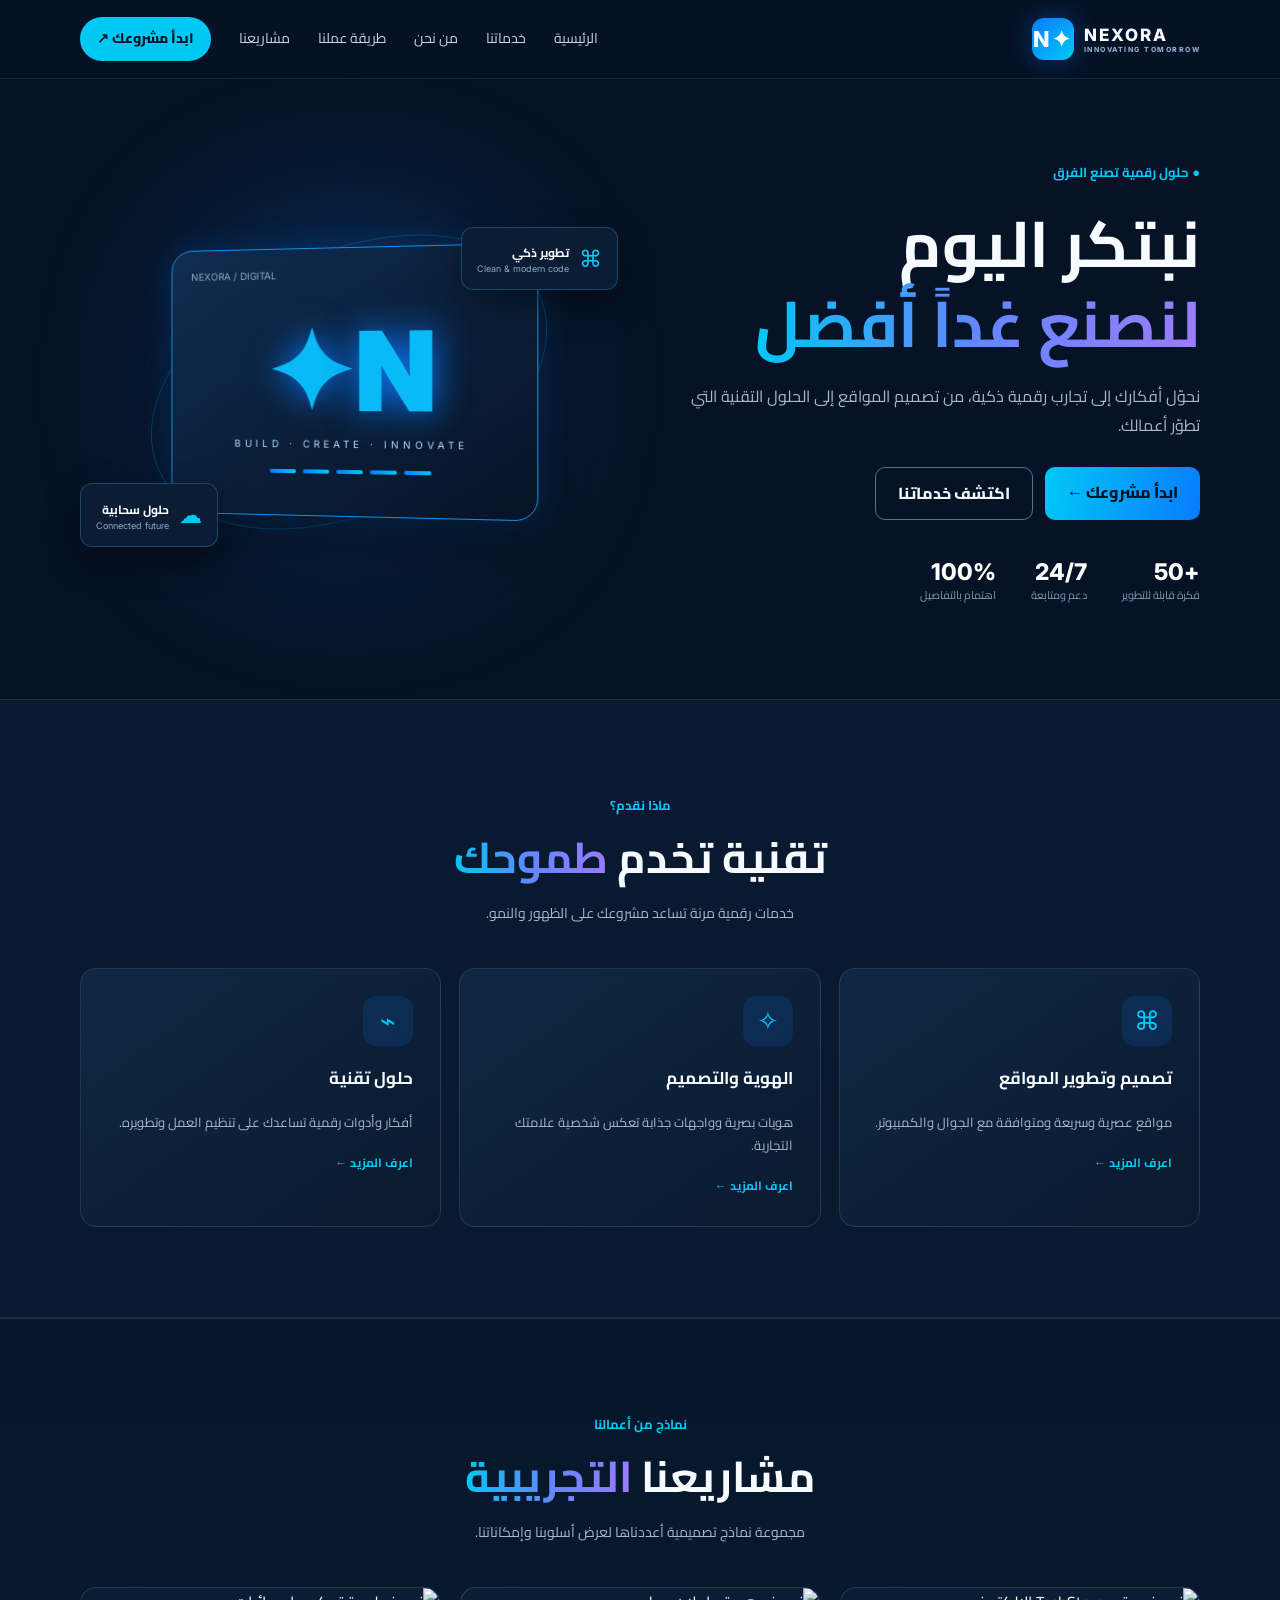
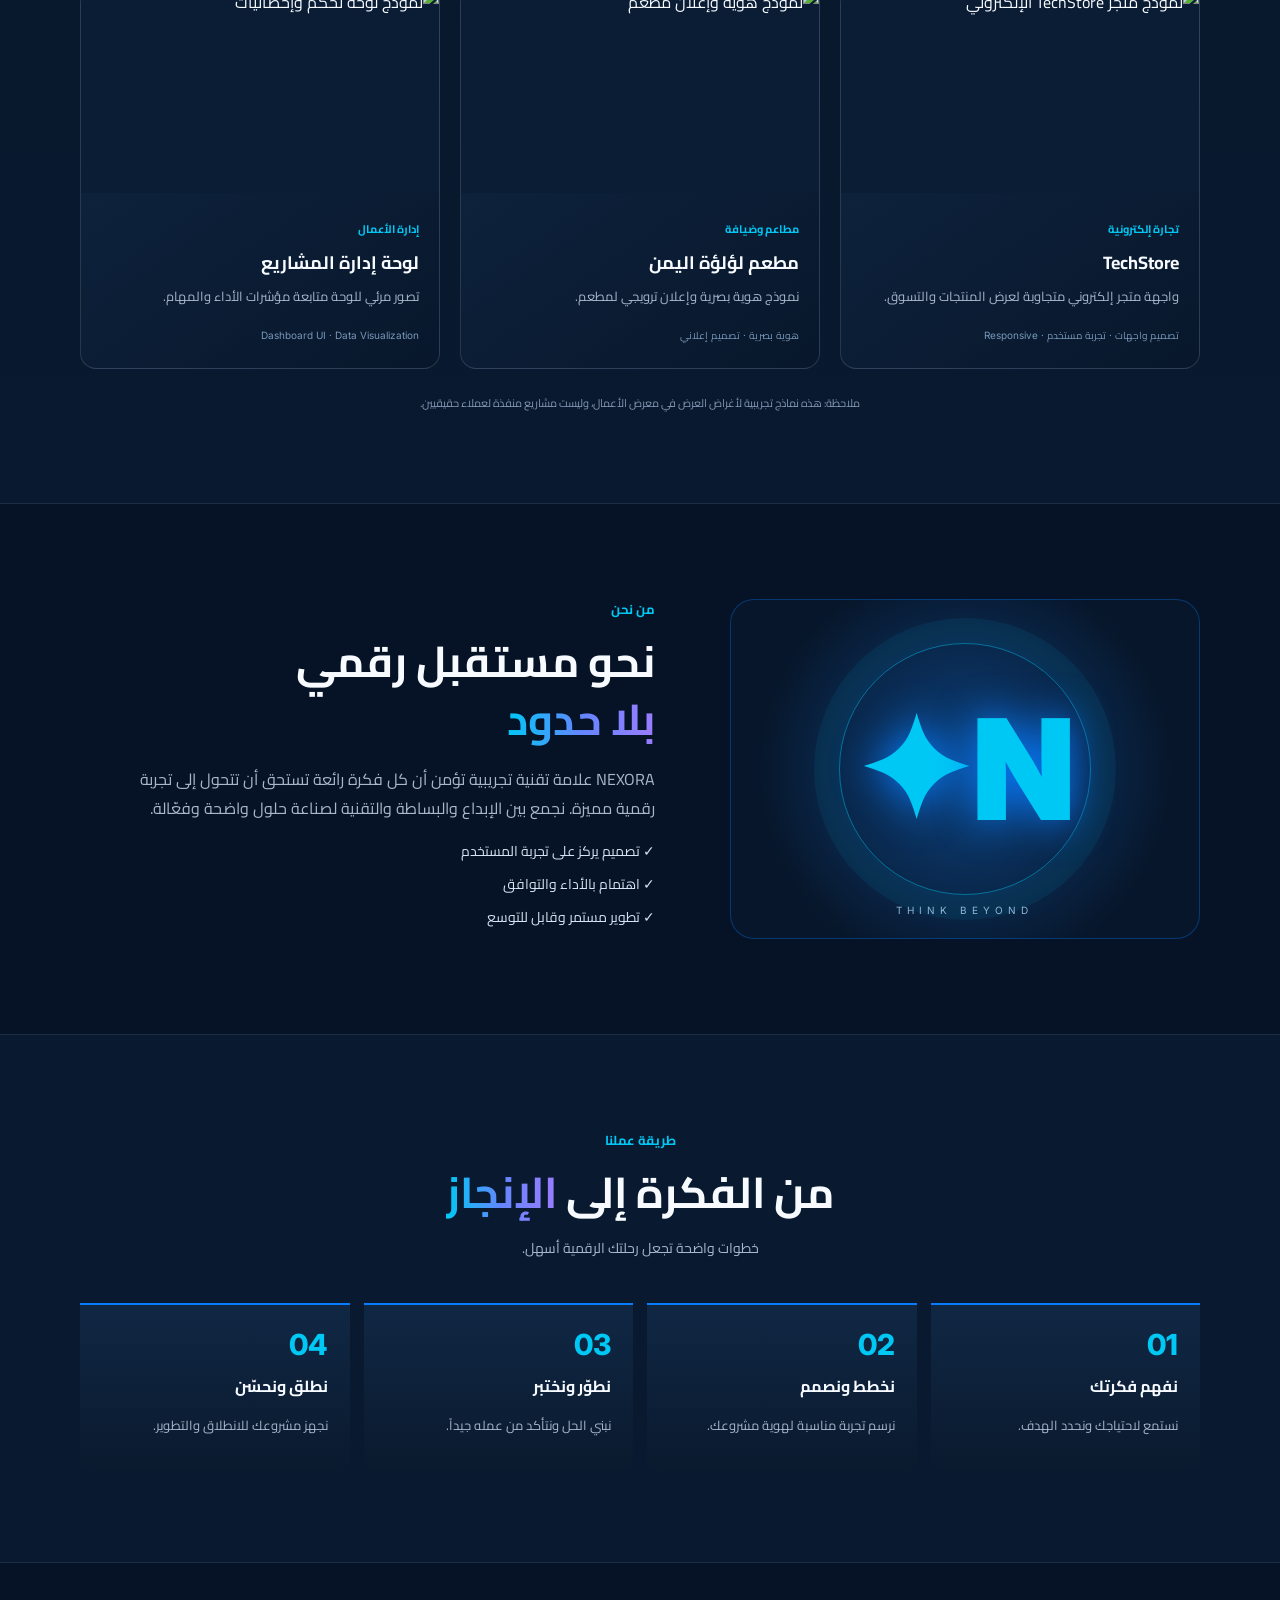
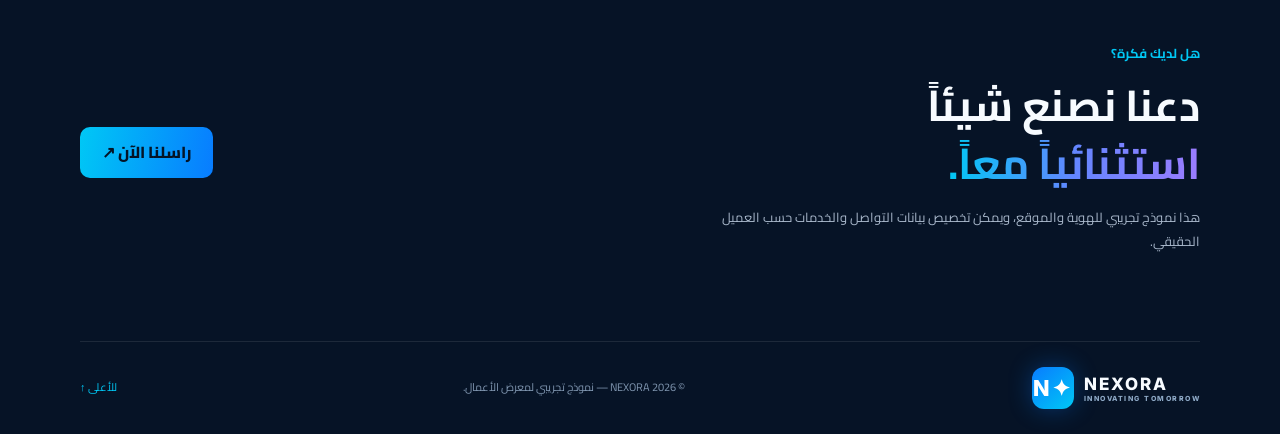
==== index.html @ 6cb93025 "Add files via upload" ====
<!doctype html>
<html lang="ar" dir="rtl">
<head>
<meta charset="utf-8"><meta name="viewport" content="width=device-width, initial-scale=1">
<meta name="description" content="NEXORA حلول تقنية ذكية لتطوير أعمالك">
<title>NEXORA | نبتكر اليوم لنصنع غداً أفضل</title>
<link rel="preconnect" href="https://fonts.googleapis.com">
<link href="https://fonts.googleapis.com/css2?family=Cairo:wght@400;600;700;800&family=Inter:wght@600;700;800&display=swap" rel="stylesheet">
<link rel="stylesheet" href="style.css">
</head>
<body>
<header><nav class="wrap nav">
<a class="brand" href="#home"><span class="mark">N✦</span><span>NEXORA<small>INNOVATING TOMORROW</small></span></a>
<button id="menu" aria-label="فتح القائمة">☰</button>
<div class="links" id="links"><a href="#home">الرئيسية</a><a href="#services">خدماتنا</a><a href="#about">من نحن</a><a href="#work">طريقة عملنا</a><a href="#projects">مشاريعنا</a><a class="navbtn" href="#contact">ابدأ مشروعك ↗</a></div>
</nav></header>
<main>
<section class="hero wrap" id="home">
<div><label>● حلول رقمية تصنع الفرق</label><h1>نبتكر اليوم<br><em>لنصنع غداً أفضل</em></h1>
<p>نحوّل أفكارك إلى تجارب رقمية ذكية، من تصميم المواقع إلى الحلول التقنية التي تطوّر أعمالك.</p>
<div class="actions"><a class="btn" href="#contact">ابدأ مشروعك ←</a><a class="btn ghost" href="#services">اكتشف خدماتنا</a></div>
<div class="stats"><div><b>+50</b><small>فكرة قابلة للتطوير</small></div><div><b>24/7</b><small>دعم ومتابعة</small></div><div><b>100%</b><small>اهتمام بالتفاصيل</small></div></div></div>
<div class="visual"><div class="glow"></div><div class="orbit"></div><div class="screen"><div class="dots">● ● ● <span>NEXORA / DIGITAL</span></div><div class="bigN">N✦</div><div class="tagline">BUILD · CREATE · INNOVATE</div><div class="bars"><i></i><i></i><i></i><i></i><i></i></div></div><div class="float one">⌘ <span><b>تطوير ذكي</b><small>Clean & modern code</small></span></div><div class="float two">☁ <span><b>حلول سحابية</b><small>Connected future</small></span></div></div>
</section>
<section class="section alt" id="services"><div class="wrap"><div class="heading"><label>ماذا نقدم؟</label><h2>تقنية تخدم <em>طموحك</em></h2><p>خدمات رقمية مرنة تساعد مشروعك على الظهور والنمو.</p></div>
<div class="cards"><article><i>⌘</i><h3>تصميم وتطوير المواقع</h3><p>مواقع عصرية وسريعة ومتوافقة مع الجوال والكمبيوتر.</p><a href="#contact">اعرف المزيد ←</a></article><article><i>✧</i><h3>الهوية والتصميم</h3><p>هويات بصرية وواجهات جذابة تعكس شخصية علامتك التجارية.</p><a href="#contact">اعرف المزيد ←</a></article><article><i>⌁</i><h3>حلول تقنية</h3><p>أفكار وأدوات رقمية تساعدك على تنظيم العمل وتطويره.</p><a href="#contact">اعرف المزيد ←</a></article></div></div></section>

<section class="section portfolio" id="projects">
  <div class="wrap">
    <div class="heading">
      <label>نماذج من أعمالنا</label>
      <h2>مشاريعنا <em>التجريبية</em></h2>
      <p>مجموعة نماذج تصميمية أعددناها لعرض أسلوبنا وإمكاناتنا.</p>
    </div>
    <div class="project-grid">
      <article class="project-card">
        <img src="images/techstore.png" alt="نموذج متجر TechStore الإلكتروني">
        <div class="project-info"><span>تجارة إلكترونية</span><h3>TechStore</h3><p>واجهة متجر إلكتروني متجاوبة لعرض المنتجات والتسوق.</p><small>تصميم واجهات · تجربة مستخدم · Responsive</small></div>
      </article>
      <article class="project-card">
        <img src="images/restaurant.png" alt="نموذج هوية وإعلان مطعم">
        <div class="project-info"><span>مطاعم وضيافة</span><h3>مطعم لؤلؤة اليمن</h3><p>نموذج هوية بصرية وإعلان ترويجي لمطعم.</p><small>هوية بصرية · تصميم إعلاني</small></div>
      </article>
      <article class="project-card">
        <img src="images/dashboard.png" alt="نموذج لوحة تحكم وإحصائيات">
        <div class="project-info"><span>إدارة الأعمال</span><h3>لوحة إدارة المشاريع</h3><p>تصور مرئي للوحة متابعة مؤشرات الأداء والمهام.</p><small>Dashboard UI · Data Visualization</small></div>
      </article>
    </div>
    <p class="portfolio-note">ملاحظة: هذه نماذج تجريبية لأغراض العرض في معرض الأعمال، وليست مشاريع منفذة لعملاء حقيقيين.</p>
  </div>
</section>

<section class="section wrap about" id="about"><div class="emblem"><div>N✦</div><small>THINK BEYOND</small></div><div><label>من نحن</label><h2>نحو مستقبل رقمي<br><em>بلا حدود</em></h2><p>NEXORA علامة تقنية تجريبية تؤمن أن كل فكرة رائعة تستحق أن تتحول إلى تجربة رقمية مميزة. نجمع بين الإبداع والبساطة والتقنية لصناعة حلول واضحة وفعّالة.</p><ul><li>✓ تصميم يركز على تجربة المستخدم</li><li>✓ اهتمام بالأداء والتوافق</li><li>✓ تطوير مستمر وقابل للتوسع</li></ul></div></section>
<section class="section alt" id="work"><div class="wrap"><div class="heading"><label>طريقة عملنا</label><h2>من الفكرة إلى <em>الإنجاز</em></h2><p>خطوات واضحة تجعل رحلتك الرقمية أسهل.</p></div><div class="steps"><div><b>01</b><h3>نفهم فكرتك</h3><p>نستمع لاحتياجك ونحدد الهدف.</p></div><div><b>02</b><h3>نخطط ونصمم</h3><p>نرسم تجربة مناسبة لهوية مشروعك.</p></div><div><b>03</b><h3>نطوّر ونختبر</h3><p>نبني الحل ونتأكد من عمله جيداً.</p></div><div><b>04</b><h3>نطلق ونحسّن</h3><p>نجهز مشروعك للانطلاق والتطوير.</p></div></div></div></section>
<section class="wrap contact section" id="contact"><div><label>هل لديك فكرة؟</label><h2>دعنا نصنع شيئاً<br><em>استثنائياً معاً.</em></h2><p>هذا نموذج تجريبي للهوية والموقع، ويمكن تخصيص بيانات التواصل والخدمات حسب العميل الحقيقي.</p></div><a class="btn" href="mailto:hello@nexora.example">راسلنا الآن ↗</a></section>
</main>
<footer><div class="wrap foot"><a class="brand" href="#home"><span class="mark">N✦</span><span>NEXORA<small>INNOVATING TOMORROW</small></span></a><p>© 2026 NEXORA — نموذج تجريبي لمعرض الأعمال.</p><a href="#home">للأعلى ↑</a></div></footer>
<script>
const menu=document.getElementById('menu'), links=document.getElementById('links');
menu.addEventListener('click',()=>{links.classList.toggle('open');menu.setAttribute('aria-expanded',links.classList.contains('open'));});
links.querySelectorAll('a').forEach(a=>a.addEventListener('click',()=>links.classList.remove('open')));
</script>
</body></html>
---- style.css ----
*{box-sizing:border-box} :root{--bg:#061326;--panel:#0b1d35;--cyan:#00c8f5;--blue:#087cff;--muted:#a8b7ca}html{scroll-behavior:smooth}body{margin:0;background:var(--bg);color:#f7fbff;font-family:Cairo,Arial,sans-serif;line-height:1.8}a{text-decoration:none;color:inherit}.wrap{width:min(1120px,calc(100% - 36px));margin:auto}header{position:sticky;top:0;z-index:9;background:#061326eF;border-bottom:1px solid #ffffff18;backdrop-filter:blur(12px)}.nav{height:78px;display:flex;align-items:center;justify-content:space-between}.brand{display:flex;align-items:center;gap:10px;direction:ltr;font:800 17px Inter,sans-serif;letter-spacing:2px}.brand small{display:block;font-size:7px;color:#8da8c5;letter-spacing:1.5px}.mark{display:grid;place-items:center;width:42px;height:42px;border-radius:12px;background:linear-gradient(140deg,var(--blue),var(--cyan));font-size:22px;color:white;box-shadow:0 0 24px #087cff55}.links{display:flex;align-items:center;gap:28px;font-size:14px;color:#c8d5e4}.links a:hover{color:var(--cyan)}.navbtn{background:var(--cyan);color:#041426!important;padding:9px 17px;border-radius:25px;font-weight:800}button#menu{display:none}.hero{min-height:620px;display:grid;grid-template-columns:1fr 1fr;align-items:center;gap:45px;padding-top:55px;padding-bottom:70px}.hero label,label{color:var(--cyan);font-size:13px;font-weight:700}.hero h1{font-size:clamp(42px,5vw,64px);line-height:1.25;margin:18px 0}.hero h1 em,h2 em{font-style:normal;background:linear-gradient(90deg,var(--cyan),#6386ff,#9b7cff);color:transparent;background-clip:text}.hero p,.about p,.contact p{color:var(--muted);max-width:520px}.actions{display:flex;gap:12px;margin:28px 0 38px;flex-wrap:wrap}.btn{display:inline-block;padding:11px 22px;border-radius:10px;background:linear-gradient(100deg,var(--cyan),var(--blue));color:#041426;font-weight:800}.ghost{background:transparent;border:1px solid #56718f;color:#eef7ff}.stats{display:flex;gap:35px}.stats div{display:flex;flex-direction:column}.stats b{font:800 23px Inter;color:white}.stats small{font-size:11px;color:#8298b3}.visual{height:420px;display:grid;place-items:center;position:relative}.glow{position:absolute;width:280px;height:280px;border-radius:50%;background:#087cff66;filter:blur(85px)}.orbit{position:absolute;width:420px;height:260px;border:1px solid #00c8f544;border-radius:50%;transform:rotate(-25deg)}.screen{position:relative;width:min(370px,90%);height:270px;border:1px solid #168ee8;border-radius:22px;background:linear-gradient(145deg,#102c50,#061326);box-shadow:0 25px 80px #0008,0 0 35px #087cff44;padding:20px;transform:perspective(800px) rotateY(-8deg)}.dots{font:10px Inter;color:var(--cyan)}.dots span{float:left;color:#8da8c5}.bigN{text-align:center;font:900 110px Inter;color:#08baf5;text-shadow:0 0 35px #087cff;margin-top:24px}.tagline{text-align:center;font:10px Inter;letter-spacing:4px;color:#b8d8f4}.bars{display:flex;justify-content:center;gap:7px;margin-top:20px}.bars i{width:27px;height:4px;border-radius:5px;background:linear-gradient(90deg,var(--blue),var(--cyan))}.float{position:absolute;display:flex;align-items:center;gap:10px;padding:10px 15px;border:1px solid #3175a777;border-radius:12px;background:#0b1d35;box-shadow:0 15px 35px #0006;color:var(--cyan);font-size:23px}.float span{display:flex;flex-direction:column;color:white;font-size:12px}.float small{font:9px Inter;color:#8da8c5}.one{top:55px;right:0}.two{bottom:45px;left:0}.section{padding:90px 0}.alt{background:#091a30;border-block:1px solid #ffffff16}.heading{text-align:center;margin-bottom:42px}.heading h2,.about h2,.contact h2{font-size:clamp(30px,4vw,43px);line-height:1.35;margin:10px 0}.heading p{color:var(--muted);font-size:14px}.cards{display:grid;grid-template-columns:repeat(3,1fr);gap:18px}.cards article{padding:27px;border:1px solid #ffffff1c;border-radius:16px;background:linear-gradient(145deg,#102744,#0a1a2e);transition:.2s}.cards article:hover{transform:translateY(-6px);border-color:#087cff88}.cards i{font-style:normal;display:grid;place-items:center;width:50px;height:50px;border-radius:13px;background:#087cff22;color:var(--cyan);font-size:26px}.cards h3{font-size:17px}.cards p,.steps p{color:var(--muted);font-size:13px}.cards a{color:var(--cyan);font-size:12px;font-weight:bold}.about{display:grid;grid-template-columns:.9fr 1.1fr;gap:75px;align-items:center}.emblem{height:340px;border:1px solid #087cff55;border-radius:24px;background:radial-gradient(circle,#0d4380,#07162a 72%);display:grid;place-items:center;position:relative}.emblem:before{content:"";position:absolute;width:250px;height:250px;border:1px solid #00c8f577;border-radius:50%;box-shadow:0 0 0 25px #00c8f511}.emblem div{font:900 140px Inter;color:var(--cyan);text-shadow:0 0 40px var(--blue);z-index:1}.emblem small{position:absolute;bottom:22px;font:10px Inter;letter-spacing:5px;color:#8eb6d9}.about ul{list-style:none;padding:0;color:#d5e4f4;font-size:14px}.about li{margin:8px 0}.steps{display:grid;grid-template-columns:repeat(4,1fr);gap:14px}.steps div{padding:22px;border-top:2px solid var(--blue);background:linear-gradient(#102744,#0a1a2e);border-radius:0 0 12px 12px}.steps b{font:800 29px Inter;color:var(--cyan)}.steps h3{font-size:16px;margin:8px 0}.contact{display:flex;align-items:center;justify-content:space-between;gap:25px;padding-block:75px}.contact p{font-size:13px}.foot{display:flex;align-items:center;justify-content:space-between;gap:18px;padding-block:25px;border-top:1px solid #ffffff18}.foot p,.foot>a:last-child{font-size:11px;color:#8197b1;margin:0}.foot>a:last-child{color:var(--cyan)}@media(max-width:760px){.links{gap:15px}.hero{gap:15px}.about{gap:30px}}@media(max-width:640px){.nav{height:68px}button#menu{display:block;background:none;border:0;color:white;font-size:25px}.links{display:none;position:absolute;top:68px;right:14px;left:14px;padding:16px;background:#0b1d35;border:1px solid #ffffff22;border-radius:13px;flex-direction:column;align-items:stretch;gap:10px}.links.open{display:flex}.links a{padding:6px}.navbtn{text-align:center}.hero{grid-template-columns:1fr;text-align:center;padding-top:45px}.hero p{margin-inline:auto}.actions,.stats{justify-content:center}.stats{gap:20px}.visual{height:350px}.screen{height:240px}.bigN{font-size:95px}.one{top:22px}.two{bottom:25px}.section{padding:65px 0}.cards{grid-template-columns:1fr}.about{grid-template-columns:1fr;gap:30px}.emblem{height:270px}.emblem div{font-size:115px}.steps{grid-template-columns:1fr 1fr}.contact{display:block}.contact .btn{margin-top:15px}.foot{flex-wrap:wrap}.foot p{order:3;width:100%}}@media(max-width:370px){.steps{grid-template-columns:1fr}.stats{gap:12px}}
/* Portfolio gallery */
.portfolio{background:linear-gradient(180deg,#07172b,#091a30);border-block:1px solid #ffffff18}
.project-grid{display:grid;grid-template-columns:repeat(3,1fr);gap:20px}
.project-card{overflow:hidden;border:1px solid #ffffff22;border-radius:16px;background:linear-gradient(145deg,#102744,#08172b);transition:.25s}
.project-card:hover{transform:translateY(-6px);border-color:#00c8f588;box-shadow:0 16px 40px #0005}
.project-card img{display:block;width:100%;height:205px;object-fit:cover;background:#0b1d35}
.project-info{padding:20px}
.project-info span{display:inline-block;color:#00c8f5;font-size:11px;font-weight:700;margin-bottom:5px}
.project-info h3{font-size:18px;margin:2px 0 6px}
.project-info p{font-size:13px;color:#a8b7ca;margin:0 0 10px}
.project-info small{font:10px Inter,Cairo,sans-serif;color:#7898b9}
.portfolio-note{text-align:center;color:#8298b3;font-size:11px;margin:25px 0 0}
@media(max-width:640px){.project-grid{grid-template-columns:1fr}.project-card img{height:220px}}
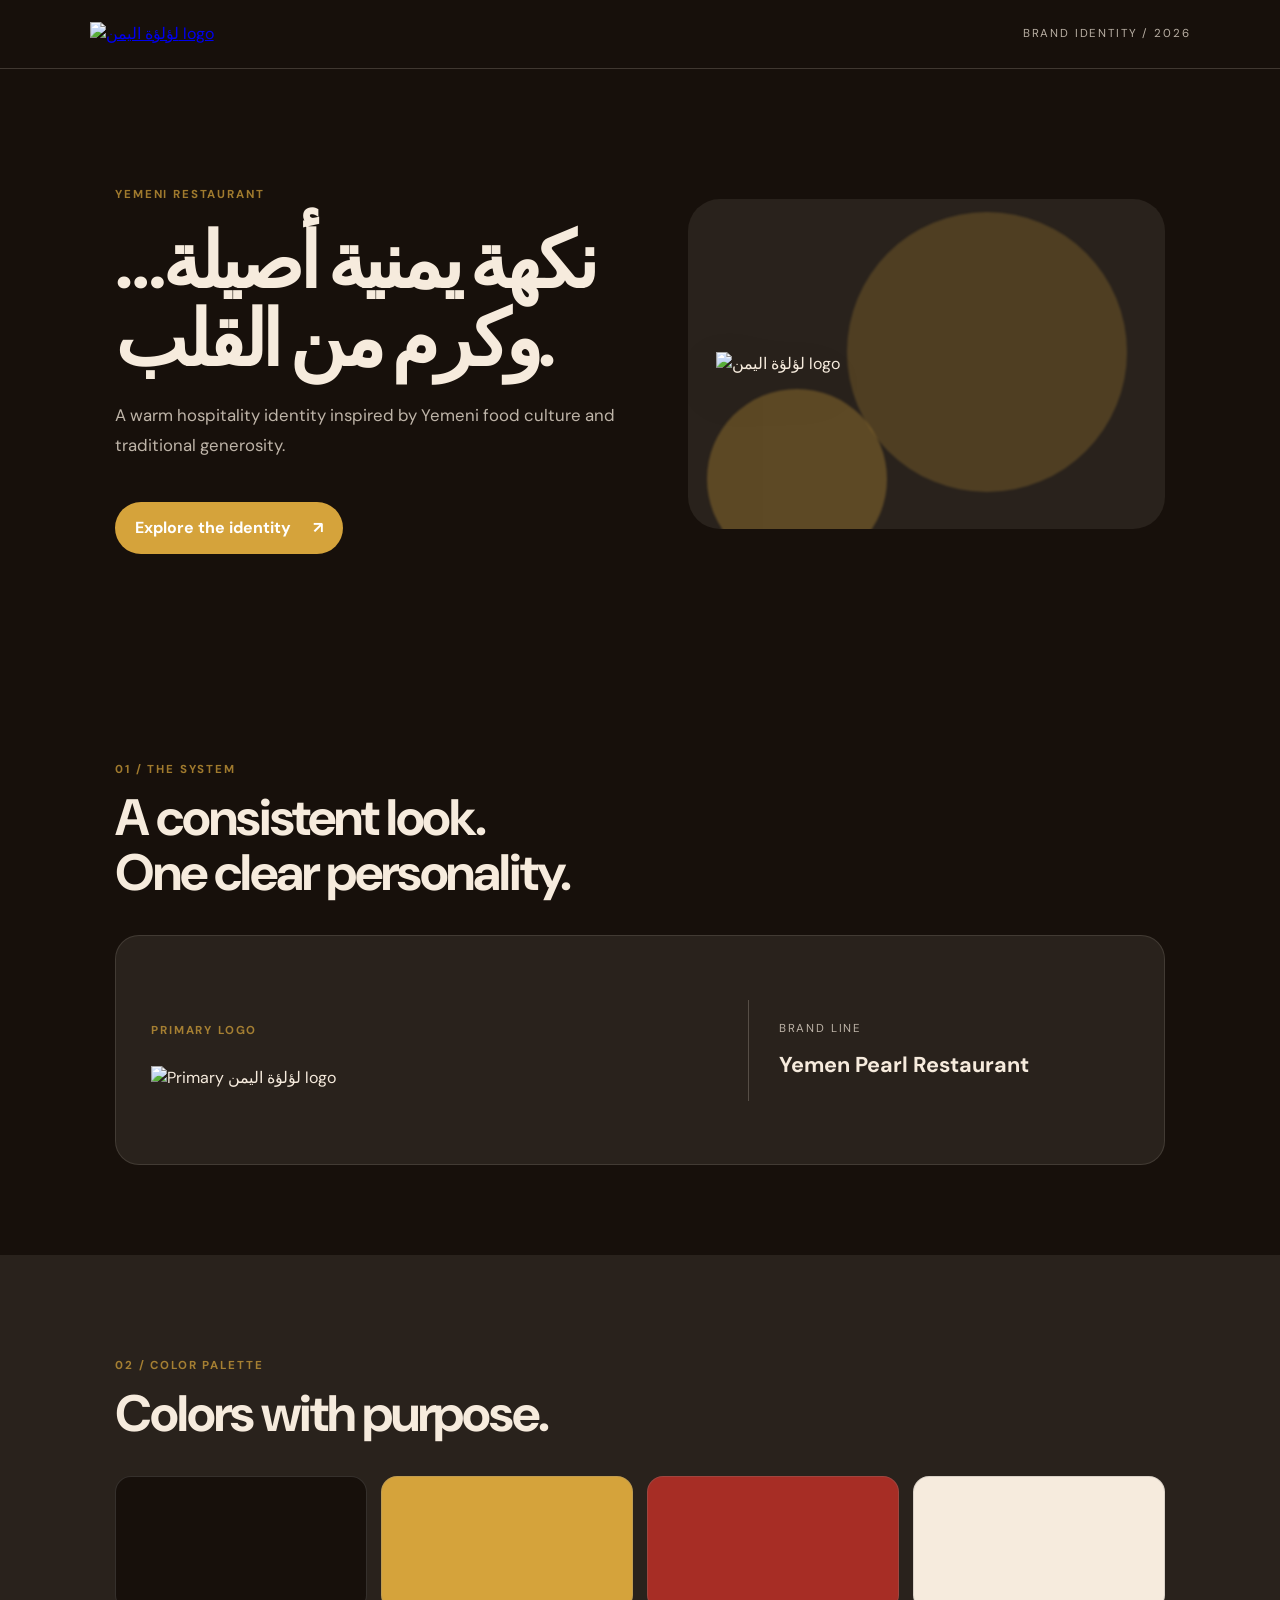
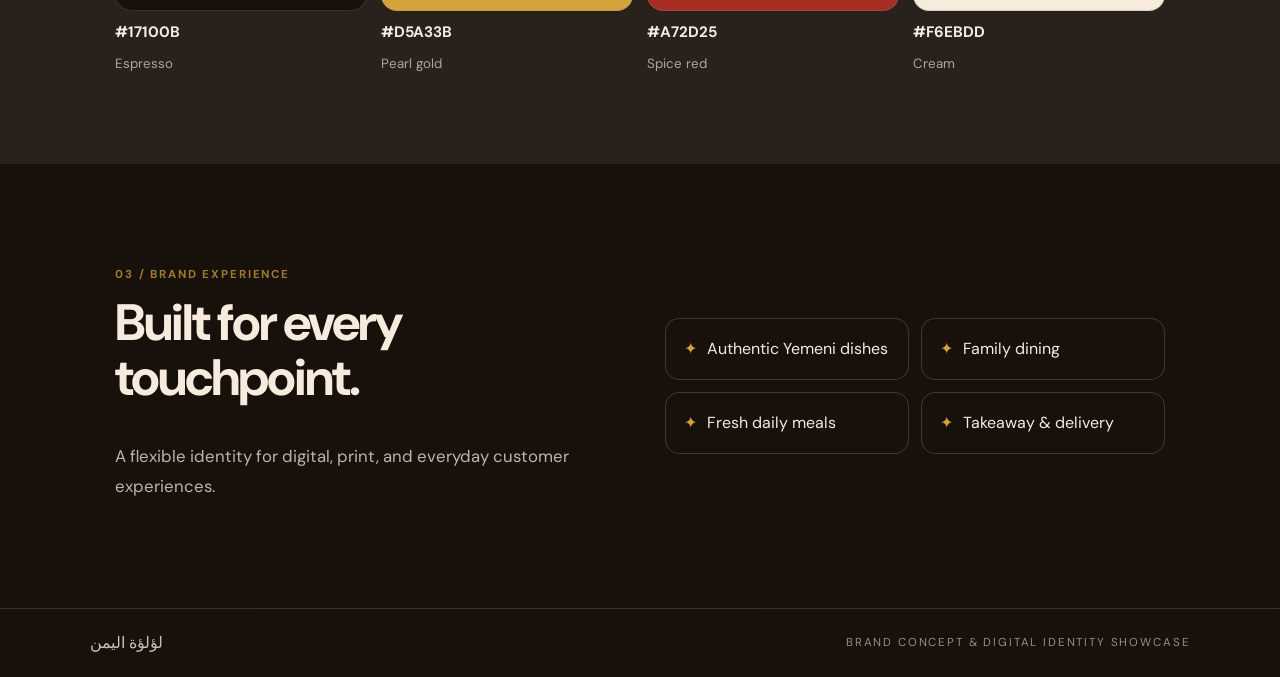
==== commit f0f5f6c2: "Add files via upload" ====
--- a/index.html
+++ b/index.html
@@ -1,63 +1,43 @@
 <!doctype html>
-<html lang="ar" dir="rtl">
+<html lang="en">
 <head>
-<meta charset="utf-8"><meta name="viewport" content="width=device-width, initial-scale=1">
-<meta name="description" content="NEXORA حلول تقنية ذكية لتطوير أعمالك">
-<title>NEXORA | نبتكر اليوم لنصنع غداً أفضل</title>
-<link rel="preconnect" href="https://fonts.googleapis.com">
-<link href="https://fonts.googleapis.com/css2?family=Cairo:wght@400;600;700;800&family=Inter:wght@600;700;800&display=swap" rel="stylesheet">
-<link rel="stylesheet" href="style.css">
+  <meta charset="utf-8">
+  <meta name="viewport" content="width=device-width, initial-scale=1">
+  <meta name="description" content="A warm hospitality identity inspired by Yemeni food culture and traditional generosity.">
+  <title>لؤلؤة اليمن — Brand Identity</title>
+  <link rel="stylesheet" href="style.css">
 </head>
 <body>
-<header><nav class="wrap nav">
-<a class="brand" href="#home"><span class="mark">N✦</span><span>NEXORA<small>INNOVATING TOMORROW</small></span></a>
-<button id="menu" aria-label="فتح القائمة">☰</button>
-<div class="links" id="links"><a href="#home">الرئيسية</a><a href="#services">خدماتنا</a><a href="#about">من نحن</a><a href="#work">طريقة عملنا</a><a href="#projects">مشاريعنا</a><a class="navbtn" href="#contact">ابدأ مشروعك ↗</a></div>
-</nav></header>
-<main>
-<section class="hero wrap" id="home">
-<div><label>● حلول رقمية تصنع الفرق</label><h1>نبتكر اليوم<br><em>لنصنع غداً أفضل</em></h1>
-<p>نحوّل أفكارك إلى تجارب رقمية ذكية، من تصميم المواقع إلى الحلول التقنية التي تطوّر أعمالك.</p>
-<div class="actions"><a class="btn" href="#contact">ابدأ مشروعك ←</a><a class="btn ghost" href="#services">اكتشف خدماتنا</a></div>
-<div class="stats"><div><b>+50</b><small>فكرة قابلة للتطوير</small></div><div><b>24/7</b><small>دعم ومتابعة</small></div><div><b>100%</b><small>اهتمام بالتفاصيل</small></div></div></div>
-<div class="visual"><div class="glow"></div><div class="orbit"></div><div class="screen"><div class="dots">● ● ● <span>NEXORA / DIGITAL</span></div><div class="bigN">N✦</div><div class="tagline">BUILD · CREATE · INNOVATE</div><div class="bars"><i></i><i></i><i></i><i></i><i></i></div></div><div class="float one">⌘ <span><b>تطوير ذكي</b><small>Clean & modern code</small></span></div><div class="float two">☁ <span><b>حلول سحابية</b><small>Connected future</small></span></div></div>
-</section>
-<section class="section alt" id="services"><div class="wrap"><div class="heading"><label>ماذا نقدم؟</label><h2>تقنية تخدم <em>طموحك</em></h2><p>خدمات رقمية مرنة تساعد مشروعك على الظهور والنمو.</p></div>
-<div class="cards"><article><i>⌘</i><h3>تصميم وتطوير المواقع</h3><p>مواقع عصرية وسريعة ومتوافقة مع الجوال والكمبيوتر.</p><a href="#contact">اعرف المزيد ←</a></article><article><i>✧</i><h3>الهوية والتصميم</h3><p>هويات بصرية وواجهات جذابة تعكس شخصية علامتك التجارية.</p><a href="#contact">اعرف المزيد ←</a></article><article><i>⌁</i><h3>حلول تقنية</h3><p>أفكار وأدوات رقمية تساعدك على تنظيم العمل وتطويره.</p><a href="#contact">اعرف المزيد ←</a></article></div></div></section>
-
-<section class="section portfolio" id="projects">
-  <div class="wrap">
-    <div class="heading">
-      <label>نماذج من أعمالنا</label>
-      <h2>مشاريعنا <em>التجريبية</em></h2>
-      <p>مجموعة نماذج تصميمية أعددناها لعرض أسلوبنا وإمكاناتنا.</p>
-    </div>
-    <div class="project-grid">
-      <article class="project-card">
-        <img src="images/techstore.png" alt="نموذج متجر TechStore الإلكتروني">
-        <div class="project-info"><span>تجارة إلكترونية</span><h3>TechStore</h3><p>واجهة متجر إلكتروني متجاوبة لعرض المنتجات والتسوق.</p><small>تصميم واجهات · تجربة مستخدم · Responsive</small></div>
-      </article>
-      <article class="project-card">
-        <img src="images/restaurant.png" alt="نموذج هوية وإعلان مطعم">
-        <div class="project-info"><span>مطاعم وضيافة</span><h3>مطعم لؤلؤة اليمن</h3><p>نموذج هوية بصرية وإعلان ترويجي لمطعم.</p><small>هوية بصرية · تصميم إعلاني</small></div>
-      </article>
-      <article class="project-card">
-        <img src="images/dashboard.png" alt="نموذج لوحة تحكم وإحصائيات">
-        <div class="project-info"><span>إدارة الأعمال</span><h3>لوحة إدارة المشاريع</h3><p>تصور مرئي للوحة متابعة مؤشرات الأداء والمهام.</p><small>Dashboard UI · Data Visualization</small></div>
-      </article>
-    </div>
-    <p class="portfolio-note">ملاحظة: هذه نماذج تجريبية لأغراض العرض في معرض الأعمال، وليست مشاريع منفذة لعملاء حقيقيين.</p>
-  </div>
-</section>
-
-<section class="section wrap about" id="about"><div class="emblem"><div>N✦</div><small>THINK BEYOND</small></div><div><label>من نحن</label><h2>نحو مستقبل رقمي<br><em>بلا حدود</em></h2><p>NEXORA علامة تقنية تجريبية تؤمن أن كل فكرة رائعة تستحق أن تتحول إلى تجربة رقمية مميزة. نجمع بين الإبداع والبساطة والتقنية لصناعة حلول واضحة وفعّالة.</p><ul><li>✓ تصميم يركز على تجربة المستخدم</li><li>✓ اهتمام بالأداء والتوافق</li><li>✓ تطوير مستمر وقابل للتوسع</li></ul></div></section>
-<section class="section alt" id="work"><div class="wrap"><div class="heading"><label>طريقة عملنا</label><h2>من الفكرة إلى <em>الإنجاز</em></h2><p>خطوات واضحة تجعل رحلتك الرقمية أسهل.</p></div><div class="steps"><div><b>01</b><h3>نفهم فكرتك</h3><p>نستمع لاحتياجك ونحدد الهدف.</p></div><div><b>02</b><h3>نخطط ونصمم</h3><p>نرسم تجربة مناسبة لهوية مشروعك.</p></div><div><b>03</b><h3>نطوّر ونختبر</h3><p>نبني الحل ونتأكد من عمله جيداً.</p></div><div><b>04</b><h3>نطلق ونحسّن</h3><p>نجهز مشروعك للانطلاق والتطوير.</p></div></div></div></section>
-<section class="wrap contact section" id="contact"><div><label>هل لديك فكرة؟</label><h2>دعنا نصنع شيئاً<br><em>استثنائياً معاً.</em></h2><p>هذا نموذج تجريبي للهوية والموقع، ويمكن تخصيص بيانات التواصل والخدمات حسب العميل الحقيقي.</p></div><a class="btn" href="mailto:hello@nexora.example">راسلنا الآن ↗</a></section>
-</main>
-<footer><div class="wrap foot"><a class="brand" href="#home"><span class="mark">N✦</span><span>NEXORA<small>INNOVATING TOMORROW</small></span></a><p>© 2026 NEXORA — نموذج تجريبي لمعرض الأعمال.</p><a href="#home">للأعلى ↑</a></div></footer>
-<script>
-const menu=document.getElementById('menu'), links=document.getElementById('links');
-menu.addEventListener('click',()=>{links.classList.toggle('open');menu.setAttribute('aria-expanded',links.classList.contains('open'));});
-links.querySelectorAll('a').forEach(a=>a.addEventListener('click',()=>links.classList.remove('open')));
-</script>
-</body></html>+  <header class="topbar"><a class="brand" href="#"><img src="assets/logo.svg" alt="لؤلؤة اليمن logo"></a><span>BRAND IDENTITY / 2026</span></header>
+  <main>
+    <section class="hero">
+      <div class="hero-copy">
+        <p class="eyebrow">Yemeni restaurant</p>
+        <h1>نكهة يمنية أصيلة… وكرم من القلب.</h1>
+        <p class="intro">A warm hospitality identity inspired by Yemeni food culture and traditional generosity.</p>
+        <a class="cta" href="#identity">Explore the identity <span>↗</span></a>
+      </div>
+      <div class="hero-art"><div class="orb orb-one"></div><div class="orb orb-two"></div><img src="assets/logo.svg" alt="لؤلؤة اليمن logo" class="hero-logo"></div>
+    </section>
+    <section id="identity" class="section">
+      <div class="section-head"><p class="eyebrow">01 / THE SYSTEM</p><h2>A consistent look.<br>One clear personality.</h2></div>
+      <div class="identity-card"><div><p class="eyebrow">PRIMARY LOGO</p><img src="assets/logo.svg" alt="Primary لؤلؤة اليمن logo" class="main-logo"></div><div class="tagline"><span>BRAND LINE</span><strong>Yemen Pearl Restaurant</strong></div></div>
+    </section>
+    <section class="section palette">
+      <div class="section-head"><p class="eyebrow">02 / COLOR PALETTE</p><h2>Colors with purpose.</h2></div>
+      <div class="swatches"><div class="swatch"><span style="background:#17100B"></span><b>#17100B</b><small>Espresso</small></div>
+<div class="swatch"><span style="background:#D5A33B"></span><b>#D5A33B</b><small>Pearl gold</small></div>
+<div class="swatch"><span style="background:#A72D25"></span><b>#A72D25</b><small>Spice red</small></div>
+<div class="swatch"><span style="background:#F6EBDD"></span><b>#F6EBDD</b><small>Cream</small></div></div>
+    </section>
+    <section class="section details">
+      <div><p class="eyebrow">03 / BRAND EXPERIENCE</p><h2>Built for every touchpoint.</h2><p class="intro">A flexible identity for digital, print, and everyday customer experiences.</p></div>
+      <ul class="services"><li>Authentic Yemeni dishes</li>
+<li>Family dining</li>
+<li>Fresh daily meals</li>
+<li>Takeaway & delivery</li></ul>
+    </section>
+  </main>
+  <footer><span>لؤلؤة اليمن</span><span>Brand concept & digital identity showcase</span></footer>
+</body>
+</html>
--- a/style.css
+++ b/style.css
@@ -1,14 +1,20 @@
-*{box-sizing:border-box} :root{--bg:#061326;--panel:#0b1d35;--cyan:#00c8f5;--blue:#087cff;--muted:#a8b7ca}html{scroll-behavior:smooth}body{margin:0;background:var(--bg);color:#f7fbff;font-family:Cairo,Arial,sans-serif;line-height:1.8}a{text-decoration:none;color:inherit}.wrap{width:min(1120px,calc(100% - 36px));margin:auto}header{position:sticky;top:0;z-index:9;background:#061326eF;border-bottom:1px solid #ffffff18;backdrop-filter:blur(12px)}.nav{height:78px;display:flex;align-items:center;justify-content:space-between}.brand{display:flex;align-items:center;gap:10px;direction:ltr;font:800 17px Inter,sans-serif;letter-spacing:2px}.brand small{display:block;font-size:7px;color:#8da8c5;letter-spacing:1.5px}.mark{display:grid;place-items:center;width:42px;height:42px;border-radius:12px;background:linear-gradient(140deg,var(--blue),var(--cyan));font-size:22px;color:white;box-shadow:0 0 24px #087cff55}.links{display:flex;align-items:center;gap:28px;font-size:14px;color:#c8d5e4}.links a:hover{color:var(--cyan)}.navbtn{background:var(--cyan);color:#041426!important;padding:9px 17px;border-radius:25px;font-weight:800}button#menu{display:none}.hero{min-height:620px;display:grid;grid-template-columns:1fr 1fr;align-items:center;gap:45px;padding-top:55px;padding-bottom:70px}.hero label,label{color:var(--cyan);font-size:13px;font-weight:700}.hero h1{font-size:clamp(42px,5vw,64px);line-height:1.25;margin:18px 0}.hero h1 em,h2 em{font-style:normal;background:linear-gradient(90deg,var(--cyan),#6386ff,#9b7cff);color:transparent;background-clip:text}.hero p,.about p,.contact p{color:var(--muted);max-width:520px}.actions{display:flex;gap:12px;margin:28px 0 38px;flex-wrap:wrap}.btn{display:inline-block;padding:11px 22px;border-radius:10px;background:linear-gradient(100deg,var(--cyan),var(--blue));color:#041426;font-weight:800}.ghost{background:transparent;border:1px solid #56718f;color:#eef7ff}.stats{display:flex;gap:35px}.stats div{display:flex;flex-direction:column}.stats b{font:800 23px Inter;color:white}.stats small{font-size:11px;color:#8298b3}.visual{height:420px;display:grid;place-items:center;position:relative}.glow{position:absolute;width:280px;height:280px;border-radius:50%;background:#087cff66;filter:blur(85px)}.orbit{position:absolute;width:420px;height:260px;border:1px solid #00c8f544;border-radius:50%;transform:rotate(-25deg)}.screen{position:relative;width:min(370px,90%);height:270px;border:1px solid #168ee8;border-radius:22px;background:linear-gradient(145deg,#102c50,#061326);box-shadow:0 25px 80px #0008,0 0 35px #087cff44;padding:20px;transform:perspective(800px) rotateY(-8deg)}.dots{font:10px Inter;color:var(--cyan)}.dots span{float:left;color:#8da8c5}.bigN{text-align:center;font:900 110px Inter;color:#08baf5;text-shadow:0 0 35px #087cff;margin-top:24px}.tagline{text-align:center;font:10px Inter;letter-spacing:4px;color:#b8d8f4}.bars{display:flex;justify-content:center;gap:7px;margin-top:20px}.bars i{width:27px;height:4px;border-radius:5px;background:linear-gradient(90deg,var(--blue),var(--cyan))}.float{position:absolute;display:flex;align-items:center;gap:10px;padding:10px 15px;border:1px solid #3175a777;border-radius:12px;background:#0b1d35;box-shadow:0 15px 35px #0006;color:var(--cyan);font-size:23px}.float span{display:flex;flex-direction:column;color:white;font-size:12px}.float small{font:9px Inter;color:#8da8c5}.one{top:55px;right:0}.two{bottom:45px;left:0}.section{padding:90px 0}.alt{background:#091a30;border-block:1px solid #ffffff16}.heading{text-align:center;margin-bottom:42px}.heading h2,.about h2,.contact h2{font-size:clamp(30px,4vw,43px);line-height:1.35;margin:10px 0}.heading p{color:var(--muted);font-size:14px}.cards{display:grid;grid-template-columns:repeat(3,1fr);gap:18px}.cards article{padding:27px;border:1px solid #ffffff1c;border-radius:16px;background:linear-gradient(145deg,#102744,#0a1a2e);transition:.2s}.cards article:hover{transform:translateY(-6px);border-color:#087cff88}.cards i{font-style:normal;display:grid;place-items:center;width:50px;height:50px;border-radius:13px;background:#087cff22;color:var(--cyan);font-size:26px}.cards h3{font-size:17px}.cards p,.steps p{color:var(--muted);font-size:13px}.cards a{color:var(--cyan);font-size:12px;font-weight:bold}.about{display:grid;grid-template-columns:.9fr 1.1fr;gap:75px;align-items:center}.emblem{height:340px;border:1px solid #087cff55;border-radius:24px;background:radial-gradient(circle,#0d4380,#07162a 72%);display:grid;place-items:center;position:relative}.emblem:before{content:"";position:absolute;width:250px;height:250px;border:1px solid #00c8f577;border-radius:50%;box-shadow:0 0 0 25px #00c8f511}.emblem div{font:900 140px Inter;color:var(--cyan);text-shadow:0 0 40px var(--blue);z-index:1}.emblem small{position:absolute;bottom:22px;font:10px Inter;letter-spacing:5px;color:#8eb6d9}.about ul{list-style:none;padding:0;color:#d5e4f4;font-size:14px}.about li{margin:8px 0}.steps{display:grid;grid-template-columns:repeat(4,1fr);gap:14px}.steps div{padding:22px;border-top:2px solid var(--blue);background:linear-gradient(#102744,#0a1a2e);border-radius:0 0 12px 12px}.steps b{font:800 29px Inter;color:var(--cyan)}.steps h3{font-size:16px;margin:8px 0}.contact{display:flex;align-items:center;justify-content:space-between;gap:25px;padding-block:75px}.contact p{font-size:13px}.foot{display:flex;align-items:center;justify-content:space-between;gap:18px;padding-block:25px;border-top:1px solid #ffffff18}.foot p,.foot>a:last-child{font-size:11px;color:#8197b1;margin:0}.foot>a:last-child{color:var(--cyan)}@media(max-width:760px){.links{gap:15px}.hero{gap:15px}.about{gap:30px}}@media(max-width:640px){.nav{height:68px}button#menu{display:block;background:none;border:0;color:white;font-size:25px}.links{display:none;position:absolute;top:68px;right:14px;left:14px;padding:16px;background:#0b1d35;border:1px solid #ffffff22;border-radius:13px;flex-direction:column;align-items:stretch;gap:10px}.links.open{display:flex}.links a{padding:6px}.navbtn{text-align:center}.hero{grid-template-columns:1fr;text-align:center;padding-top:45px}.hero p{margin-inline:auto}.actions,.stats{justify-content:center}.stats{gap:20px}.visual{height:350px}.screen{height:240px}.bigN{font-size:95px}.one{top:22px}.two{bottom:25px}.section{padding:65px 0}.cards{grid-template-columns:1fr}.about{grid-template-columns:1fr;gap:30px}.emblem{height:270px}.emblem div{font-size:115px}.steps{grid-template-columns:1fr 1fr}.contact{display:block}.contact .btn{margin-top:15px}.foot{flex-wrap:wrap}.foot p{order:3;width:100%}}@media(max-width:370px){.steps{grid-template-columns:1fr}.stats{gap:12px}}
-/* Portfolio gallery */
-.portfolio{background:linear-gradient(180deg,#07172b,#091a30);border-block:1px solid #ffffff18}
-.project-grid{display:grid;grid-template-columns:repeat(3,1fr);gap:20px}
-.project-card{overflow:hidden;border:1px solid #ffffff22;border-radius:16px;background:linear-gradient(145deg,#102744,#08172b);transition:.25s}
-.project-card:hover{transform:translateY(-6px);border-color:#00c8f588;box-shadow:0 16px 40px #0005}
-.project-card img{display:block;width:100%;height:205px;object-fit:cover;background:#0b1d35}
-.project-info{padding:20px}
-.project-info span{display:inline-block;color:#00c8f5;font-size:11px;font-weight:700;margin-bottom:5px}
-.project-info h3{font-size:18px;margin:2px 0 6px}
-.project-info p{font-size:13px;color:#a8b7ca;margin:0 0 10px}
-.project-info small{font:10px Inter,Cairo,sans-serif;color:#7898b9}
-.portfolio-note{text-align:center;color:#8298b3;font-size:11px;margin:25px 0 0}
-@media(max-width:640px){.project-grid{grid-template-columns:1fr}.project-card img{height:220px}}
+@import url('https://fonts.googleapis.com/css2?family=DM+Sans:wght@400;500;600;700;800&display=swap');
+:root{--bg:#17100B;--fg:#F6EBDD;--accent:#D5A33B;--panel: color-mix(in srgb, var(--fg) 8%, var(--bg));}
+*{box-sizing:border-box} html{scroll-behavior:smooth} body{margin:0;background:var(--bg);color:var(--fg);font-family:'DM Sans',Arial,sans-serif;line-height:1.5}
+.topbar,footer{display:flex;align-items:center;justify-content:space-between;padding:22px 7%;border-bottom:1px solid color-mix(in srgb,var(--fg) 18%,transparent);gap:20px}
+.topbar span,.eyebrow,footer span:last-child,.tagline span{font-size:.72rem;letter-spacing:.16em;text-transform:uppercase;opacity:.72}
+.brand img{width:180px;max-height:64px;display:block} main{overflow:hidden}
+.hero{min-height:590px;padding:90px 9%;display:grid;grid-template-columns:1.05fr .95fr;align-items:center;gap:45px}
+.eyebrow{color:var(--accent);font-weight:700} h1{font-size:clamp(2.8rem,6vw,5.6rem);line-height:1.02;letter-spacing:-.055em;margin:20px 0;max-width:720px}
+.intro{font-size:1.05rem;max-width:560px;opacity:.75;line-height:1.8}
+.cta{display:inline-flex;gap:22px;align-items:center;margin-top:25px;padding:14px 20px;border-radius:40px;background:var(--accent);color:white;text-decoration:none;font-weight:700}
+.hero-art{min-height:330px;position:relative;display:grid;place-items:center;border-radius:32px;background:var(--panel);overflow:hidden}
+.orb{position:absolute;border-radius:50%;filter:blur(1px)} .orb-one{width:280px;height:280px;background:var(--accent);opacity:.22;right:8%;top:4%} .orb-two{width:180px;height:180px;background:var(--accent);opacity:.3;left:4%;bottom:-12%}
+.hero-logo{position:relative;width:88%;max-width:440px;filter:drop-shadow(0 18px 25px #0002)}
+.section{padding:90px 9%} .section-head h2,.details h2{font-size:clamp(2rem,4vw,3.5rem);line-height:1.08;letter-spacing:-.04em;margin:12px 0 35px}
+.identity-card{display:grid;grid-template-columns:1.5fr 1fr;gap:25px;background:var(--panel);border:1px solid color-mix(in srgb,var(--fg) 12%,transparent);border-radius:24px;padding:35px;align-items:center;min-height:230px}
+.main-logo{width:100%;max-width:480px;margin-top:15px} .tagline{border-left:1px solid color-mix(in srgb,var(--fg) 22%,transparent);padding:20px 30px;display:grid;gap:12px} .tagline strong{font-size:1.35rem}
+.palette{background:var(--panel)} .swatches{display:grid;grid-template-columns:repeat(4,1fr);gap:14px} .swatch{display:grid;gap:10px} .swatch span{height:135px;border-radius:16px;border:1px solid #8884} .swatch b{font-size:.95rem} .swatch small{opacity:.65}
+.details{display:grid;grid-template-columns:1fr 1fr;gap:50px;align-items:center} .services{list-style:none;padding:0;margin:0;display:grid;grid-template-columns:1fr 1fr;gap:12px} .services li{padding:18px;border:1px solid color-mix(in srgb,var(--fg) 18%,transparent);border-radius:14px} .services li:before{content:'✦';color:var(--accent);margin-right:10px}
+footer{border-top:1px solid color-mix(in srgb,var(--fg) 18%,transparent);border-bottom:0;opacity:.8}
+@media(max-width:760px){.topbar,footer{padding:18px 5%}.brand img{width:135px}.topbar span{font-size:.58rem}.hero{padding:65px 7%;grid-template-columns:1fr;min-height:unset}.hero-art{min-height:250px}.section{padding:65px 7%}.identity-card,.details{grid-template-columns:1fr}.tagline{border-left:0;border-top:1px solid #8885;padding:20px 0 0}.swatches{grid-template-columns:repeat(2,1fr)}.swatch span{height:100px}.services{grid-template-columns:1fr}footer{font-size:.75rem}}
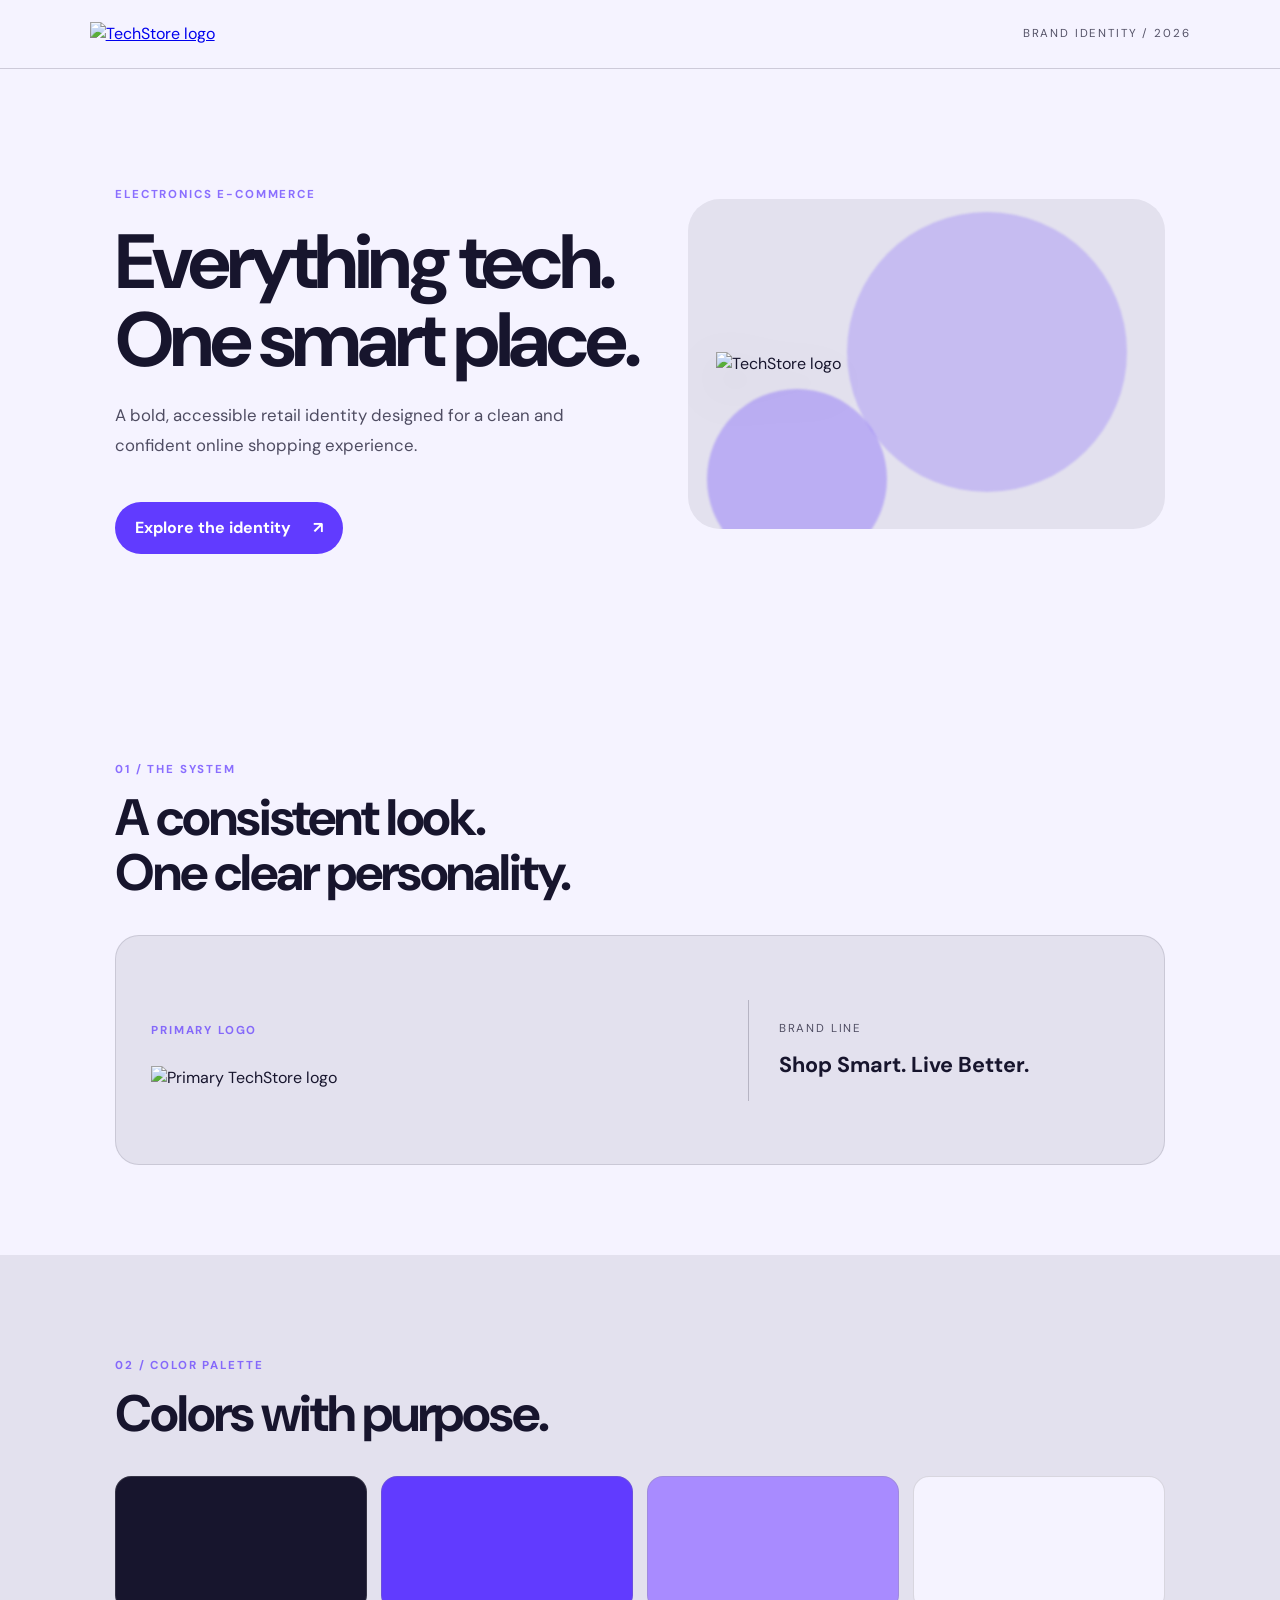
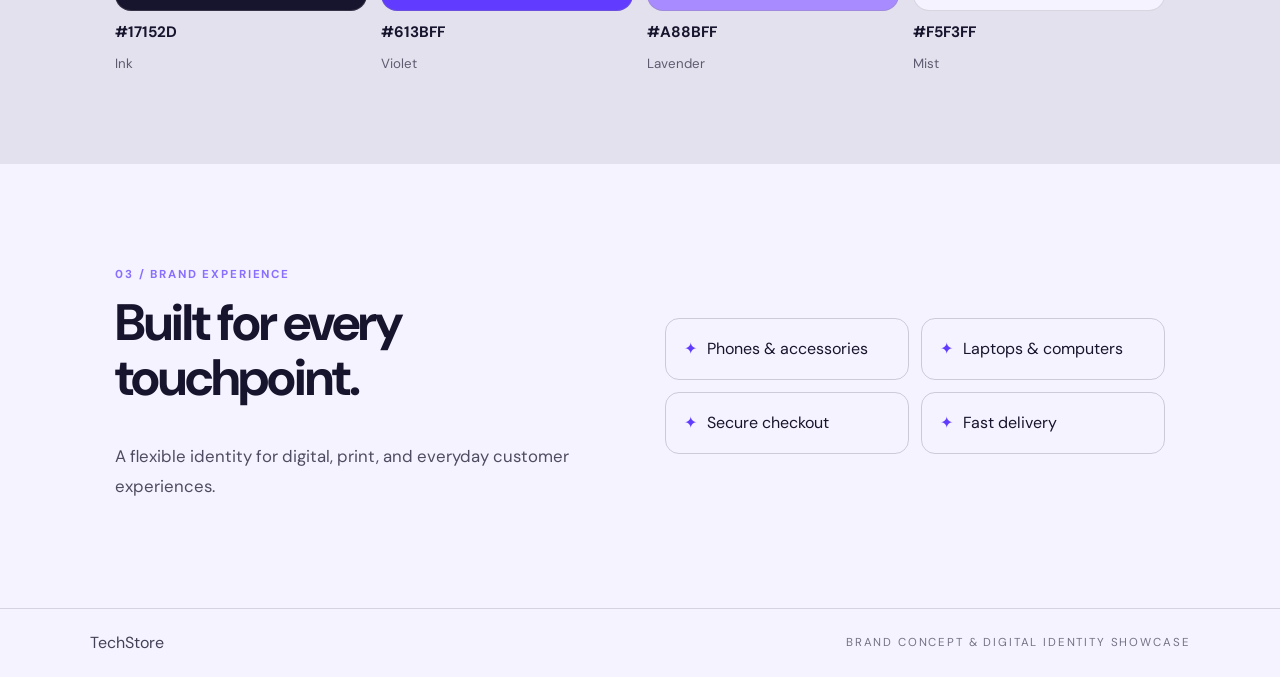
==== commit 6e784039: "Add files via upload" ====
--- a/index.html
+++ b/index.html
@@ -3,41 +3,41 @@
 <head>
   <meta charset="utf-8">
   <meta name="viewport" content="width=device-width, initial-scale=1">
-  <meta name="description" content="A warm hospitality identity inspired by Yemeni food culture and traditional generosity.">
-  <title>لؤلؤة اليمن — Brand Identity</title>
+  <meta name="description" content="A bold, accessible retail identity designed for a clean and confident online shopping experience.">
+  <title>TechStore — Brand Identity</title>
   <link rel="stylesheet" href="style.css">
 </head>
 <body>
-  <header class="topbar"><a class="brand" href="#"><img src="assets/logo.svg" alt="لؤلؤة اليمن logo"></a><span>BRAND IDENTITY / 2026</span></header>
+  <header class="topbar"><a class="brand" href="#"><img src="assets/logo.svg" alt="TechStore logo"></a><span>BRAND IDENTITY / 2026</span></header>
   <main>
     <section class="hero">
       <div class="hero-copy">
-        <p class="eyebrow">Yemeni restaurant</p>
-        <h1>نكهة يمنية أصيلة… وكرم من القلب.</h1>
-        <p class="intro">A warm hospitality identity inspired by Yemeni food culture and traditional generosity.</p>
+        <p class="eyebrow">Electronics e-commerce</p>
+        <h1>Everything tech. One smart place.</h1>
+        <p class="intro">A bold, accessible retail identity designed for a clean and confident online shopping experience.</p>
         <a class="cta" href="#identity">Explore the identity <span>↗</span></a>
       </div>
-      <div class="hero-art"><div class="orb orb-one"></div><div class="orb orb-two"></div><img src="assets/logo.svg" alt="لؤلؤة اليمن logo" class="hero-logo"></div>
+      <div class="hero-art"><div class="orb orb-one"></div><div class="orb orb-two"></div><img src="assets/logo.svg" alt="TechStore logo" class="hero-logo"></div>
     </section>
     <section id="identity" class="section">
       <div class="section-head"><p class="eyebrow">01 / THE SYSTEM</p><h2>A consistent look.<br>One clear personality.</h2></div>
-      <div class="identity-card"><div><p class="eyebrow">PRIMARY LOGO</p><img src="assets/logo.svg" alt="Primary لؤلؤة اليمن logo" class="main-logo"></div><div class="tagline"><span>BRAND LINE</span><strong>Yemen Pearl Restaurant</strong></div></div>
+      <div class="identity-card"><div><p class="eyebrow">PRIMARY LOGO</p><img src="assets/logo.svg" alt="Primary TechStore logo" class="main-logo"></div><div class="tagline"><span>BRAND LINE</span><strong>Shop Smart. Live Better.</strong></div></div>
     </section>
     <section class="section palette">
       <div class="section-head"><p class="eyebrow">02 / COLOR PALETTE</p><h2>Colors with purpose.</h2></div>
-      <div class="swatches"><div class="swatch"><span style="background:#17100B"></span><b>#17100B</b><small>Espresso</small></div>
-<div class="swatch"><span style="background:#D5A33B"></span><b>#D5A33B</b><small>Pearl gold</small></div>
-<div class="swatch"><span style="background:#A72D25"></span><b>#A72D25</b><small>Spice red</small></div>
-<div class="swatch"><span style="background:#F6EBDD"></span><b>#F6EBDD</b><small>Cream</small></div></div>
+      <div class="swatches"><div class="swatch"><span style="background:#17152D"></span><b>#17152D</b><small>Ink</small></div>
+<div class="swatch"><span style="background:#613BFF"></span><b>#613BFF</b><small>Violet</small></div>
+<div class="swatch"><span style="background:#A88BFF"></span><b>#A88BFF</b><small>Lavender</small></div>
+<div class="swatch"><span style="background:#F5F3FF"></span><b>#F5F3FF</b><small>Mist</small></div></div>
     </section>
     <section class="section details">
       <div><p class="eyebrow">03 / BRAND EXPERIENCE</p><h2>Built for every touchpoint.</h2><p class="intro">A flexible identity for digital, print, and everyday customer experiences.</p></div>
-      <ul class="services"><li>Authentic Yemeni dishes</li>
-<li>Family dining</li>
-<li>Fresh daily meals</li>
-<li>Takeaway & delivery</li></ul>
+      <ul class="services"><li>Phones & accessories</li>
+<li>Laptops & computers</li>
+<li>Secure checkout</li>
+<li>Fast delivery</li></ul>
     </section>
   </main>
-  <footer><span>لؤلؤة اليمن</span><span>Brand concept & digital identity showcase</span></footer>
+  <footer><span>TechStore</span><span>Brand concept & digital identity showcase</span></footer>
 </body>
 </html>
--- a/style.css
+++ b/style.css
@@ -1,5 +1,5 @@
 @import url('https://fonts.googleapis.com/css2?family=DM+Sans:wght@400;500;600;700;800&display=swap');
-:root{--bg:#17100B;--fg:#F6EBDD;--accent:#D5A33B;--panel: color-mix(in srgb, var(--fg) 8%, var(--bg));}
+:root{--bg:#F5F3FF;--fg:#17152D;--accent:#613BFF;--panel: color-mix(in srgb, var(--fg) 8%, var(--bg));}
 *{box-sizing:border-box} html{scroll-behavior:smooth} body{margin:0;background:var(--bg);color:var(--fg);font-family:'DM Sans',Arial,sans-serif;line-height:1.5}
 .topbar,footer{display:flex;align-items:center;justify-content:space-between;padding:22px 7%;border-bottom:1px solid color-mix(in srgb,var(--fg) 18%,transparent);gap:20px}
 .topbar span,.eyebrow,footer span:last-child,.tagline span{font-size:.72rem;letter-spacing:.16em;text-transform:uppercase;opacity:.72}
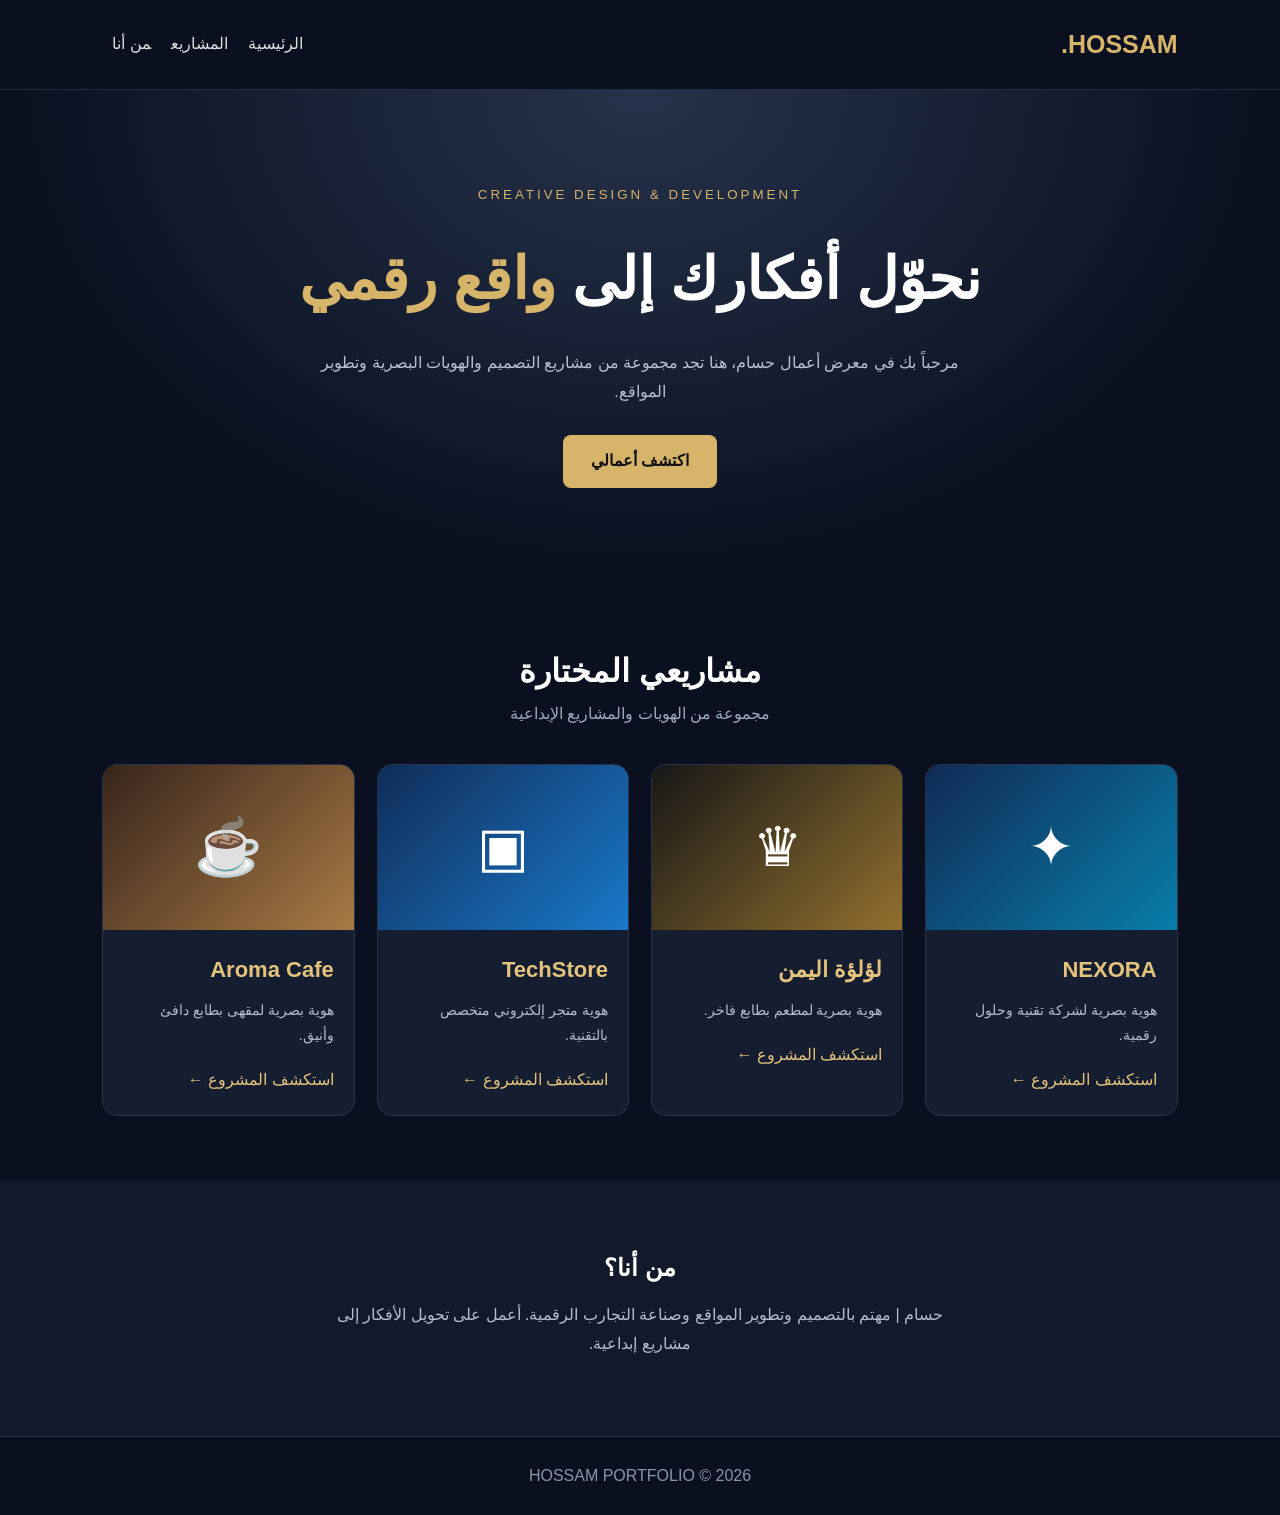
==== commit f7acc4a8: "Create index.html" ====
--- a/index.html
+++ b/index.html
@@ -1,43 +1,135 @@
-<!doctype html>
-<html lang="en">
+
+<!DOCTYPE html>
+<html lang="ar" dir="rtl">
 <head>
-  <meta charset="utf-8">
-  <meta name="viewport" content="width=device-width, initial-scale=1">
-  <meta name="description" content="A bold, accessible retail identity designed for a clean and confident online shopping experience.">
-  <title>TechStore — Brand Identity</title>
-  <link rel="stylesheet" href="style.css">
+<meta charset="UTF-8">
+<meta name="viewport" content="width=device-width, initial-scale=1.0">
+<title>Hossam | Creative Portfolio</title>
+<style>
+*{box-sizing:border-box;margin:0;padding:0}
+body{
+ font-family:Arial,sans-serif;
+ background:#0b1020;color:#fff;line-height:1.8
+}
+header{
+ padding:22px 8%;display:flex;
+ justify-content:space-between;align-items:center;
+ border-bottom:1px solid #252d40
+}
+.logo{font-size:25px;font-weight:bold;color:#d6b46a}
+nav a{color:#ddd;text-decoration:none;margin:0 10px}
+.hero{
+ padding:90px 8%;text-align:center;
+ background:radial-gradient(ellipse at top,#26334c,#0b1020 70%)
+}
+.hero small{color:#d6b46a;letter-spacing:3px}
+.hero h1{font-size:clamp(32px,6vw,58px);margin:18px 0}
+.hero h1 span{color:#d6b46a}
+.hero p{color:#b8c1d1;max-width:650px;margin:auto}
+.btn{
+ display:inline-block;margin-top:28px;padding:12px 28px;
+ background:#d6b46a;color:#111;border-radius:8px;
+ text-decoration:none;font-weight:bold
+}
+section{padding:65px 8%}
+.section-title{text-align:center;margin-bottom:35px}
+.section-title h2{font-size:32px}
+.section-title p{color:#9ca8bb}
+.projects{
+ display:grid;grid-template-columns:repeat(auto-fit,minmax(230px,1fr));
+ gap:22px
+}
+.card{
+ background:#151d30;border:1px solid #29344a;
+ border-radius:15px;overflow:hidden;transition:.3s
+}
+.card:hover{transform:translateY(-7px);border-color:#d6b46a}
+.cover{
+ height:165px;display:flex;align-items:center;
+ justify-content:center;font-size:55px
+}
+.one{background:linear-gradient(135deg,#102b55,#087eaa)}
+.two{background:linear-gradient(135deg,#171717,#92702e)}
+.three{background:linear-gradient(135deg,#102d59,#1979c9)}
+.four{background:linear-gradient(135deg,#38251c,#a77a43)}
+.info{padding:20px}
+.info h3{color:#e4c47c;font-size:22px}
+.info p{color:#b4bdcc;font-size:14px;margin:8px 0 18px}
+.info a{color:#e4c47c;text-decoration:none}
+.about{text-align:center;background:#11192a}
+.about p{color:#b4bdcc;max-width:650px;margin:12px auto}
+footer{text-align:center;padding:25px;color:#8894a8;border-top:1px solid #29344a}
+</style>
 </head>
 <body>
-  <header class="topbar"><a class="brand" href="#"><img src="assets/logo.svg" alt="TechStore logo"></a><span>BRAND IDENTITY / 2026</span></header>
-  <main>
-    <section class="hero">
-      <div class="hero-copy">
-        <p class="eyebrow">Electronics e-commerce</p>
-        <h1>Everything tech. One smart place.</h1>
-        <p class="intro">A bold, accessible retail identity designed for a clean and confident online shopping experience.</p>
-        <a class="cta" href="#identity">Explore the identity <span>↗</span></a>
-      </div>
-      <div class="hero-art"><div class="orb orb-one"></div><div class="orb orb-two"></div><img src="assets/logo.svg" alt="TechStore logo" class="hero-logo"></div>
-    </section>
-    <section id="identity" class="section">
-      <div class="section-head"><p class="eyebrow">01 / THE SYSTEM</p><h2>A consistent look.<br>One clear personality.</h2></div>
-      <div class="identity-card"><div><p class="eyebrow">PRIMARY LOGO</p><img src="assets/logo.svg" alt="Primary TechStore logo" class="main-logo"></div><div class="tagline"><span>BRAND LINE</span><strong>Shop Smart. Live Better.</strong></div></div>
-    </section>
-    <section class="section palette">
-      <div class="section-head"><p class="eyebrow">02 / COLOR PALETTE</p><h2>Colors with purpose.</h2></div>
-      <div class="swatches"><div class="swatch"><span style="background:#17152D"></span><b>#17152D</b><small>Ink</small></div>
-<div class="swatch"><span style="background:#613BFF"></span><b>#613BFF</b><small>Violet</small></div>
-<div class="swatch"><span style="background:#A88BFF"></span><b>#A88BFF</b><small>Lavender</small></div>
-<div class="swatch"><span style="background:#F5F3FF"></span><b>#F5F3FF</b><small>Mist</small></div></div>
-    </section>
-    <section class="section details">
-      <div><p class="eyebrow">03 / BRAND EXPERIENCE</p><h2>Built for every touchpoint.</h2><p class="intro">A flexible identity for digital, print, and everyday customer experiences.</p></div>
-      <ul class="services"><li>Phones & accessories</li>
-<li>Laptops & computers</li>
-<li>Secure checkout</li>
-<li>Fast delivery</li></ul>
-    </section>
-  </main>
-  <footer><span>TechStore</span><span>Brand concept & digital identity showcase</span></footer>
+
+<header>
+ <div class="logo">HOSSAM.</div>
+ <nav><a href="#home">الرئيسية</a><a href="#projects">المشاريع</a><a href="#about">من أنا</a></nav>
+</header>
+
+<div class="hero" id="home">
+ <small>CREATIVE DESIGN & DEVELOPMENT</small>
+ <h1>نحوّل أفكارك إلى <span>واقع رقمي</span></h1>
+ <p>مرحباً بك في معرض أعمال حسام، هنا تجد مجموعة من مشاريع التصميم والهويات البصرية وتطوير المواقع.</p>
+ <a class="btn" href="#projects">اكتشف أعمالي</a>
+</div>
+
+<section id="projects">
+ <div class="section-title">
+  <h2>مشاريعي المختارة</h2>
+  <p>مجموعة من الهويات والمشاريع الإبداعية</p>
+ </div>
+
+ <div class="projects">
+
+  <div class="card">
+   <div class="cover one">✦</div>
+   <div class="info">
+    <h3>NEXORA</h3>
+    <p>هوية بصرية لشركة تقنية وحلول رقمية.</p>
+    <a href="./نكسورا/">استكشف المشروع ←</a>
+   </div>
+  </div>
+
+  <div class="card">
+   <div class="cover two">♛</div>
+   <div class="info">
+    <h3>لؤلؤة اليمن</h3>
+    <p>هوية بصرية لمطعم بطابع فاخر.</p>
+    <a href="./لؤلؤة%20اليمن%201%20لؤلؤة%20اليمن/">استكشف المشروع ←</a>
+   </div>
+  </div>
+
+  <div class="card">
+   <div class="cover three">▣</div>
+   <div class="info">
+    <h3>TechStore</h3>
+    <p>هوية متجر إلكتروني متخصص بالتقنية.</p>
+    <a href="./متجر%20التقنية/">استكشف المشروع ←</a>
+   </div>
+  </div>
+
+  <div class="card">
+   <div class="cover four">☕</div>
+   <div class="info">
+    <h3>Aroma Cafe</h3>
+    <p>هوية بصرية لمقهى بطابع دافئ وأنيق.</p>
+    <a href="./أروما%20كافيه/">استكشف المشروع ←</a>
+   </div>
+  </div>
+
+ </div>
+</section>
+
+<section class="about" id="about">
+ <h2>من أنا؟</h2>
+ <p>حسام | مهتم بالتصميم وتطوير المواقع وصناعة التجارب الرقمية. أعمل على تحويل الأفكار إلى مشاريع إبداعية.</p>
+</section>
+
+<footer>
+ HOSSAM PORTFOLIO © 2026
+</footer>
+
 </body>
-</html>+</html>
